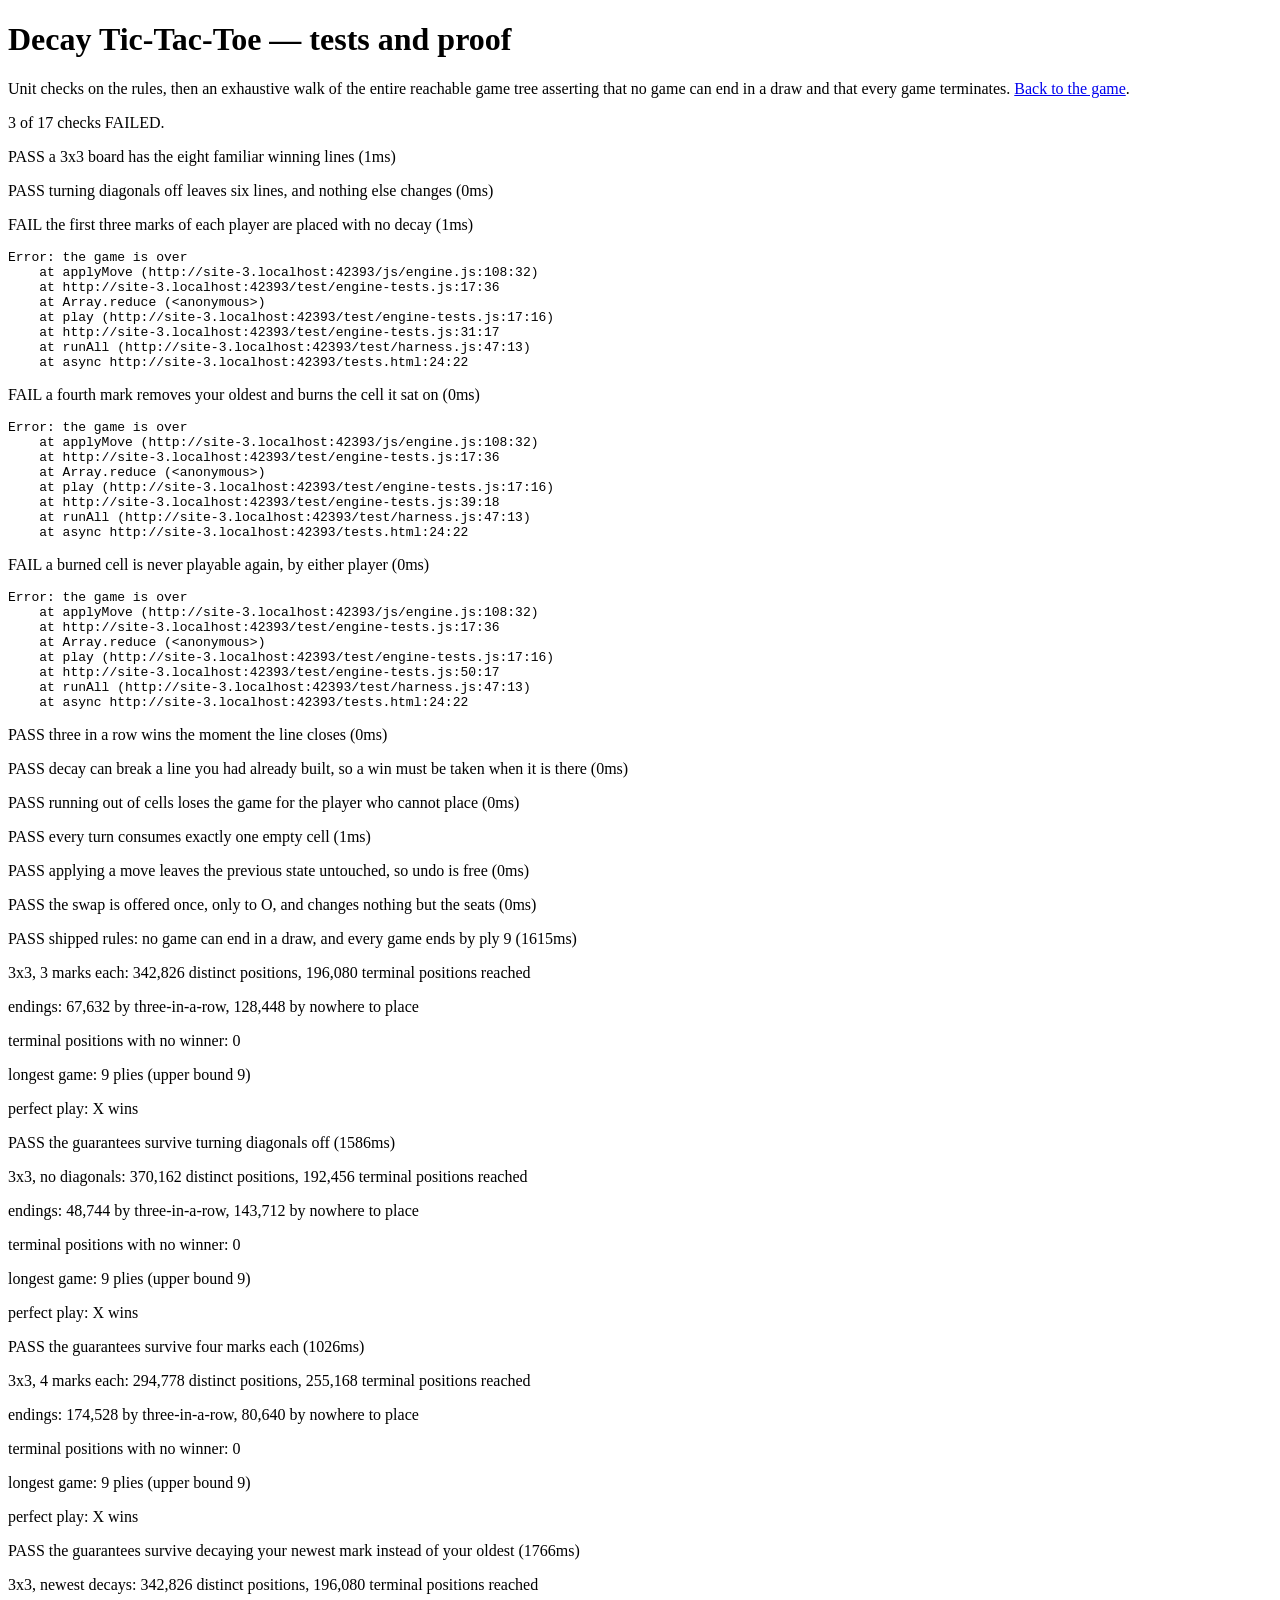
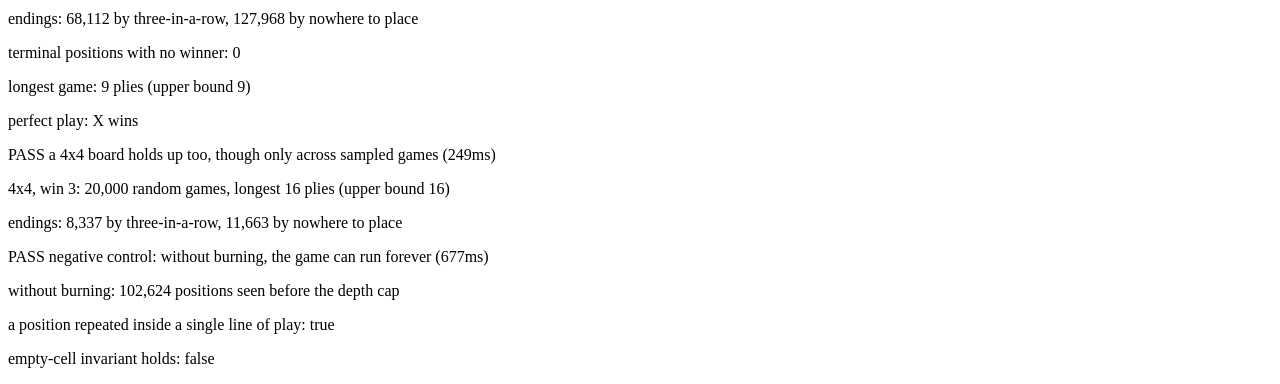
==== tests.html @ c552c6b5 "Add exhaustive no-draw and termination proof, plus engine unit tests The search walks every reachabl" ====
<!DOCTYPE html>
<html lang="en">
<head>
<meta charset="utf-8">
<title>Decay Tic-Tac-Toe — tests and proof</title>
<link rel="stylesheet" href="css/style.css">
</head>
<body class="tests">
<h1>Decay Tic-Tac-Toe — tests and proof</h1>
<p class="intro">
  Unit checks on the rules, then an exhaustive walk of the entire reachable game
  tree asserting that no game can end in a draw and that every game terminates.
  <a href="index.html">Back to the game</a>.
</p>
<div id="results"><p class="running">Running…</p></div>

<script type="module">
  import { runAll } from './test/harness.js';
  import './test/engine-tests.js';
  import './test/proof-tests.js';

  const target = document.querySelector('#results');
  target.textContent = '';
  const { failed } = await runAll(target);
  document.title = `${failed === 0 ? 'PASS' : 'FAIL'} — Decay Tic-Tac-Toe tests`;
</script>
</body>
</html>
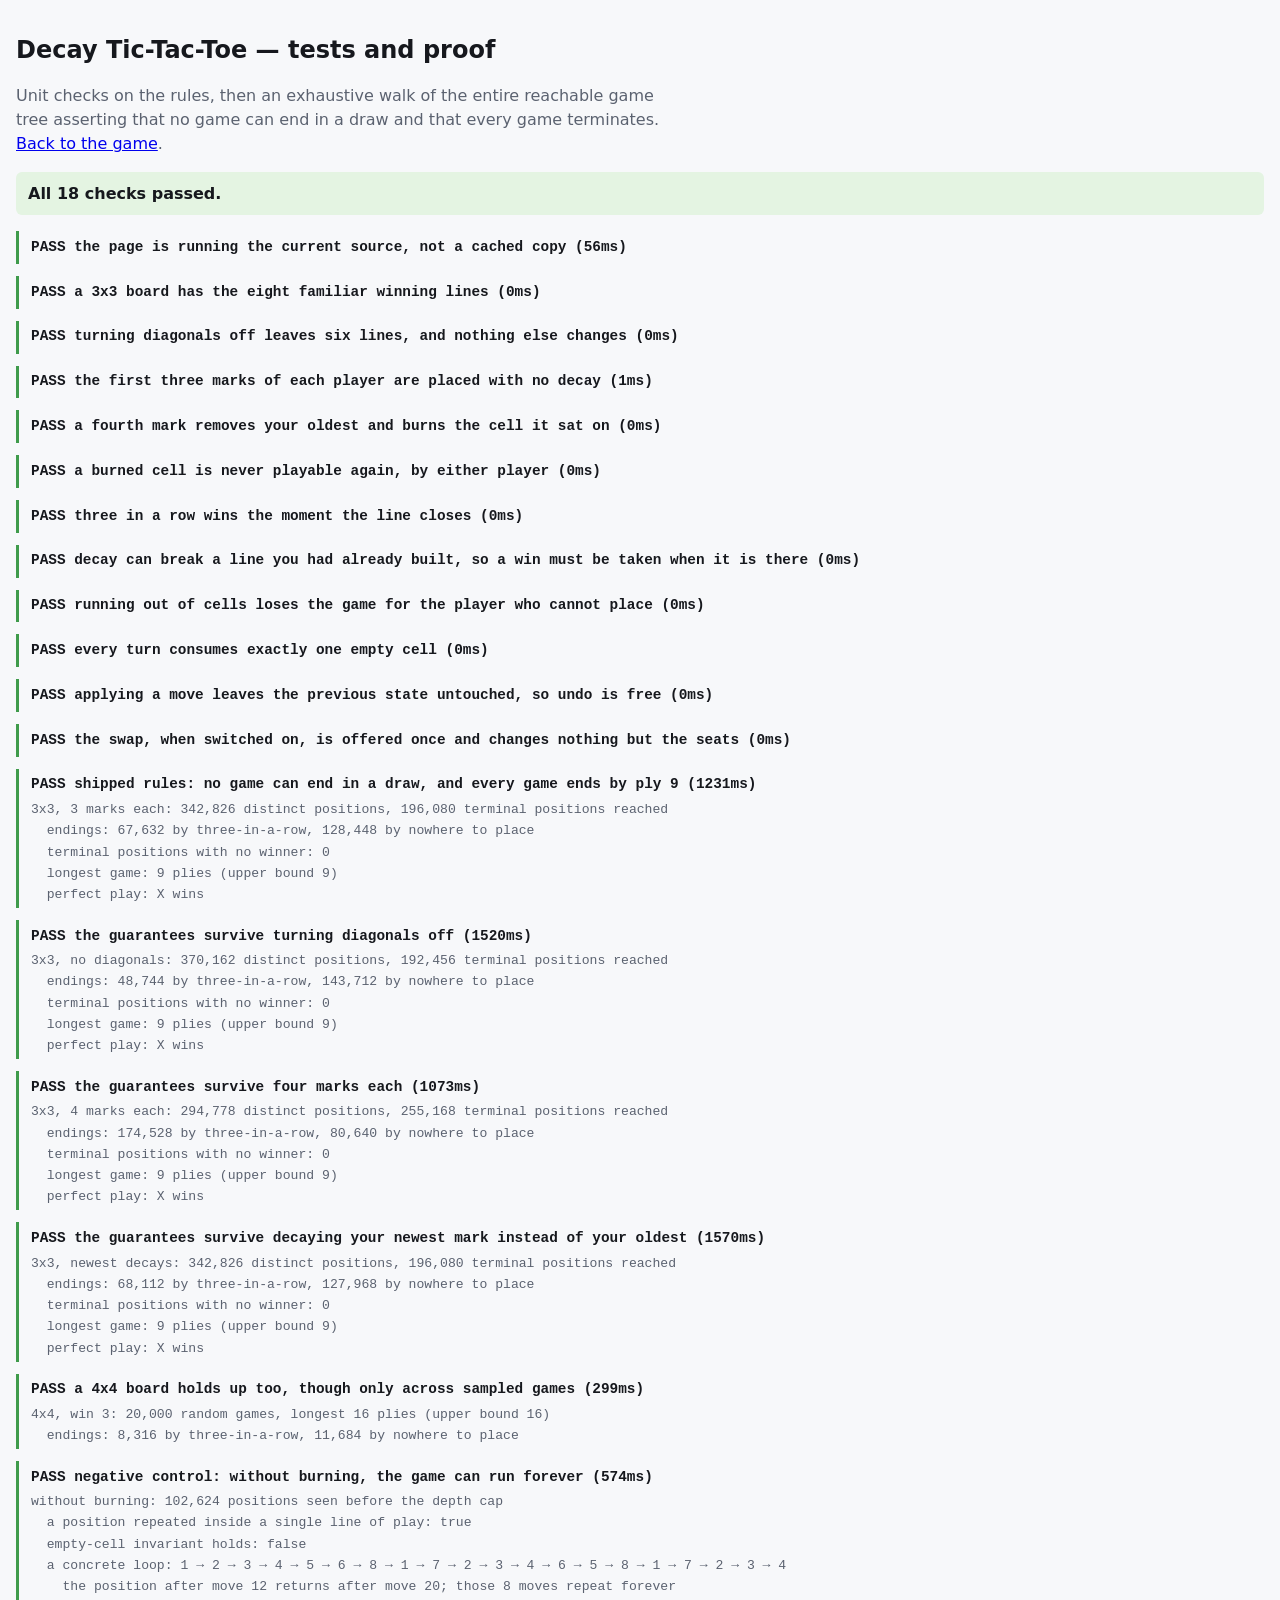
==== commit dc8898de: "Final pass: include the approved plan, correct the timeline, silence 404 Adds transcript/plan-as-app" ====
--- a/tests.html
+++ b/tests.html
@@ -3,6 +3,8 @@
 <head>
 <meta charset="utf-8">
 <title>Decay Tic-Tac-Toe — tests and proof</title>
+<!-- Empty inline icon: stops Chrome requesting /favicon.ico and logging a 404. -->
+<link rel="icon" href="data:,">
 <link rel="stylesheet" href="css/style.css">
 </head>
 <body class="tests">
--- a/css/style.css
+++ b/css/style.css
@@ -0,0 +1,127 @@
+/* Plain and legible. The brief does not score visual design, so this stays
+   small: enough styling to make burned cells, decaying marks and the winning
+   line unmistakable. */
+
+:root {
+  --ink: #16181d;
+  --muted: #5b6270;
+  --line: #c5cad3;
+  --page: #f7f8fa;
+  --panel: #ffffff;
+  --x: #1b5fd0;
+  --o: #b3341f;
+  --burn: #8b8f98;
+  --win: #d8f0d4;
+}
+
+* { box-sizing: border-box; }
+
+body {
+  margin: 0;
+  padding: 2rem 1rem 4rem;
+  background: var(--page);
+  color: var(--ink);
+  font: 16px/1.5 system-ui, -apple-system, "Segoe UI", sans-serif;
+}
+
+main { max-width: 34rem; margin: 0 auto; }
+
+h1 { font-size: 1.5rem; margin: 0 0 0.25rem; }
+h2 { font-size: 0.85rem; text-transform: uppercase; letter-spacing: 0.06em; color: var(--muted); margin: 0 0 0.5rem; }
+
+.tagline, .score { color: var(--muted); margin: 0 0 0.5rem; }
+.tagline a { color: var(--muted); }
+
+.score { font-variant-numeric: tabular-nums; }
+
+.status {
+  min-height: 3rem;
+  margin: 0 0 1rem;
+  padding: 0.6rem 0.75rem;
+  background: var(--panel);
+  border: 1px solid var(--line);
+  border-radius: 6px;
+}
+.status.over { font-weight: 600; color: var(--ink); }
+
+/* --size comes from the rules, so a bigger board needs no CSS change. */
+.board {
+  display: grid;
+  grid-template-columns: repeat(var(--size, 3), 1fr);
+  gap: 6px;
+  max-width: 21rem;
+}
+
+.cell {
+  aspect-ratio: 1;
+  display: flex;
+  align-items: center;
+  justify-content: center;
+  font: 600 2.25rem/1 system-ui, sans-serif;
+  background: var(--panel);
+  border: 1px solid var(--line);
+  border-radius: 6px;
+  cursor: pointer;
+  color: var(--ink);
+}
+
+.cell:hover:not(:disabled) { background: #eef2fb; }
+.cell:disabled { cursor: default; }
+
+.mark-x { color: var(--x); }
+.mark-o { color: var(--o); }
+
+/* The mark that will be removed when the player to move places. */
+.cell.decaying {
+  opacity: 0.4;
+  border-style: dashed;
+  border-color: var(--burn);
+}
+
+/* Burned: dead ground, never playable again. */
+.cell.burned {
+  color: var(--burn);
+  border-color: var(--line);
+  background:
+    repeating-linear-gradient(45deg, #e6e8ec 0 6px, #dcdfe5 6px 12px);
+}
+
+.cell.winning { background: var(--win); border-color: #7fb877; }
+
+.controls { display: flex; gap: 0.5rem; margin: 1rem 0 1.5rem; }
+.controls button {
+  font: inherit;
+  padding: 0.45rem 0.9rem;
+  background: var(--panel);
+  border: 1px solid var(--line);
+  border-radius: 6px;
+  cursor: pointer;
+}
+.controls button:disabled { color: var(--burn); cursor: default; }
+#swap { border-color: var(--x); color: var(--x); }
+
+.log {
+  margin: 0;
+  padding: 0 0 0 1.5rem;
+  max-height: 11rem;
+  overflow-y: auto;
+  color: var(--muted);
+  font-variant-numeric: tabular-nums;
+}
+.log li.decisive { color: var(--ink); font-weight: 600; }
+
+.reminder { margin-top: 1.75rem; }
+.reminder ul { margin: 0; padding-left: 1.25rem; color: var(--muted); }
+
+/* Test page */
+body.tests { max-width: none; }
+body.tests .intro { color: var(--muted); max-width: 42rem; }
+.result { border-left: 3px solid var(--line); padding: 0.1rem 0 0.1rem 0.75rem; margin: 0.75rem 0; }
+.result.pass { border-left-color: #3f9b4b; }
+.result.fail { border-left-color: #c23a22; }
+.result-name { margin: 0.25rem 0; font-weight: 600; font-family: ui-monospace, monospace; font-size: 0.9rem; }
+.note { margin: 0.1rem 0; color: var(--muted); font-family: ui-monospace, monospace; font-size: 0.82rem; white-space: pre-wrap; }
+.error { color: #c23a22; font-size: 0.8rem; overflow-x: auto; }
+.summary { font-weight: 700; padding: 0.6rem 0.75rem; border-radius: 6px; }
+.summary.pass { background: #e4f4e2; }
+.summary.fail { background: #fbe3de; }
